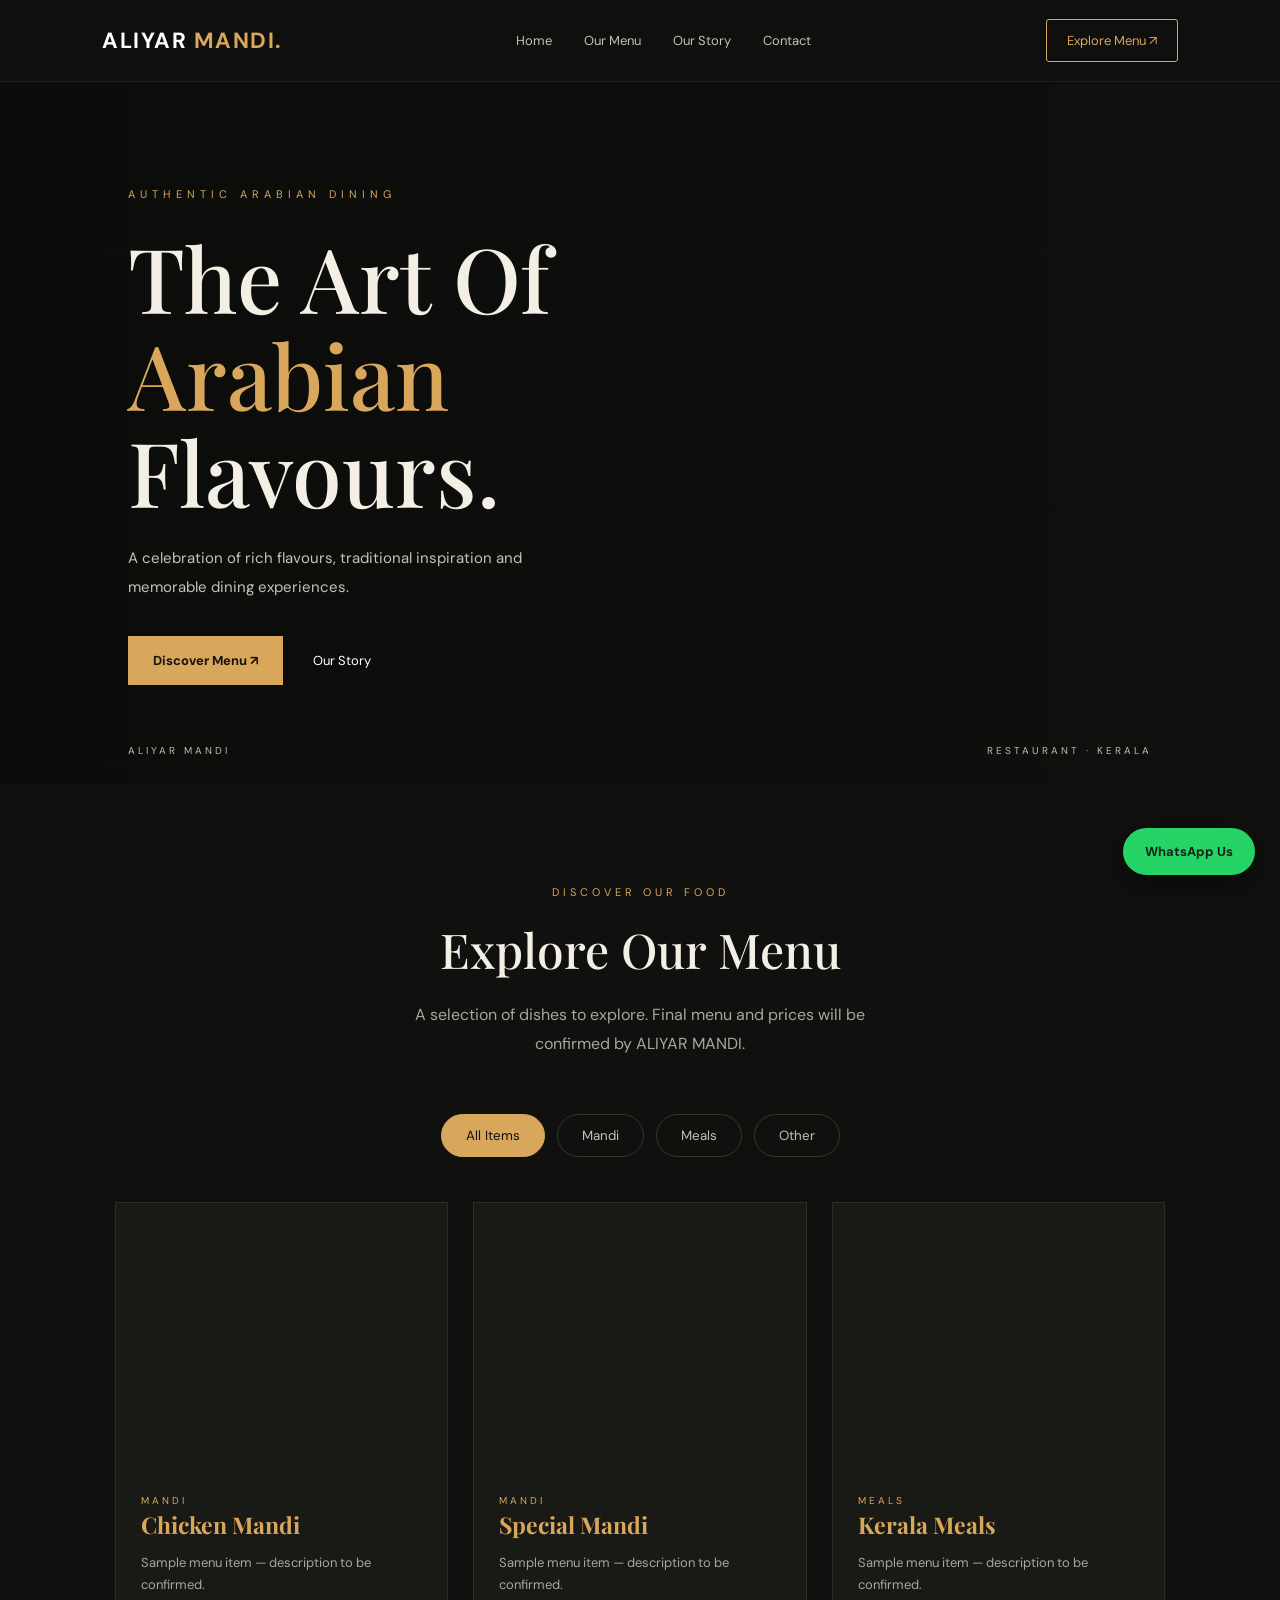
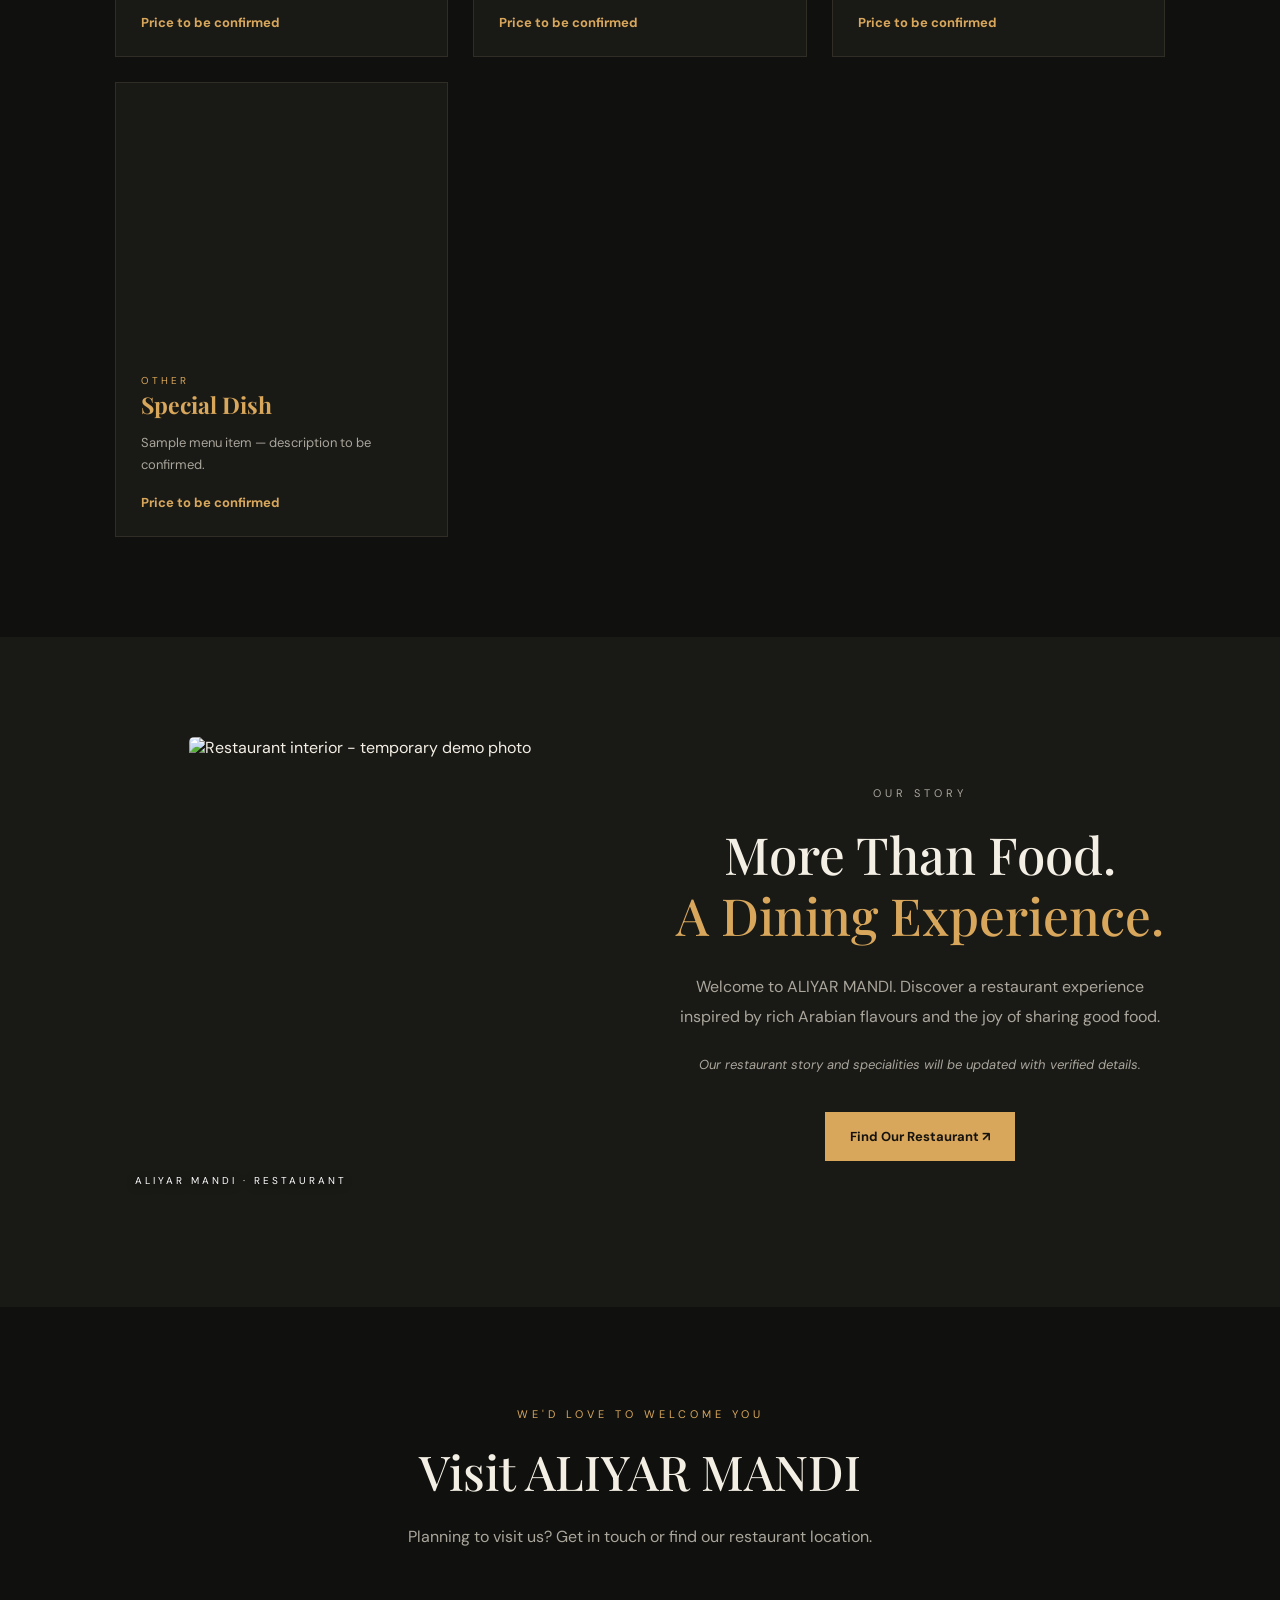
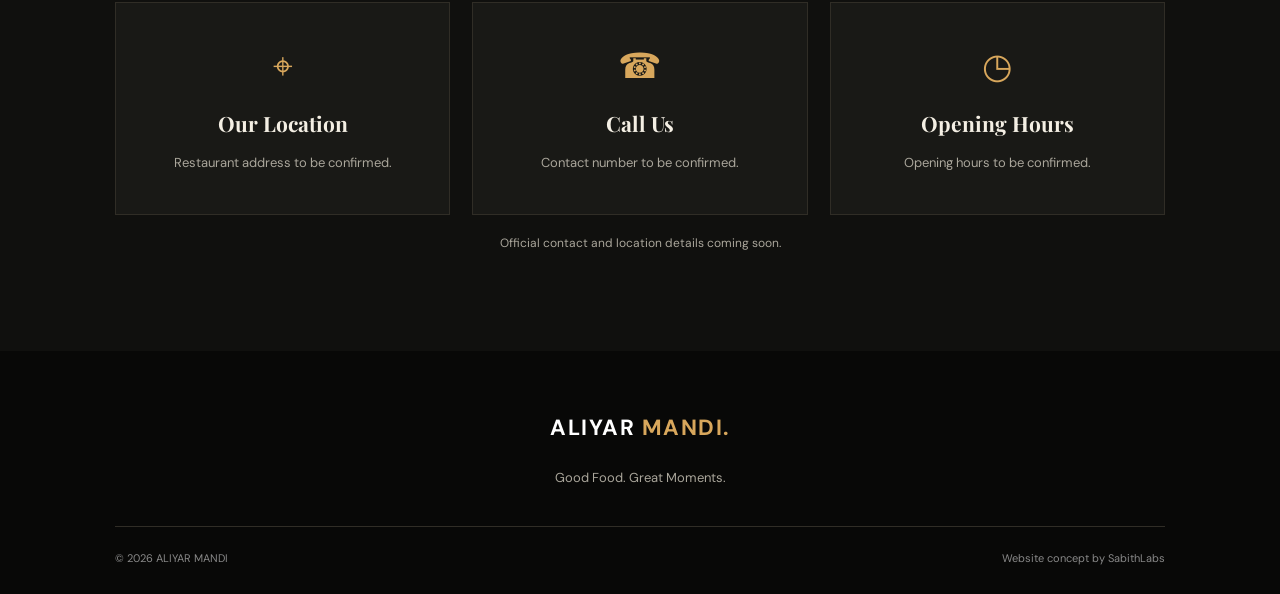
==== index.html @ 2667cf03 "new aliyar mandi website" ====
<!DOCTYPE html>
<html lang="en">
<head>
    <meta charset="UTF-8">
    <meta name="viewport" content="width=device-width, initial-scale=1.0">

    <title>ALIYAR MANDI | Restaurant</title>

    <meta name="description"
          content="Discover ALIYAR MANDI. Explore our restaurant and menu.">

    <link rel="stylesheet" href="style.css">
</head>

<body>

    
<header class="navbar">
    <a href="#home" class="logo">
        ALIYAR <span>MANDI.</span>
    </a>

    <nav class="nav-links" id="navLinks">
        <a href="#home">Home</a>
        <a href="#menu">Our Menu</a>
        <a href="#about">Our Story</a>
        <a href="#contact">Contact</a>
    </nav>

    <a href="#menu" class="nav-btn">Explore Menu ↗</a>

    <button class="menu-toggle" id="menuToggle"
            aria-label="Toggle navigation"
            aria-expanded="false">
        ☰
    </button>
</header>


   
<section class="hero" id="home">

    <div class="hero-overlay"></div>

    <div class="hero-content">

        <span class="hero-tag">
            AUTHENTIC ARABIAN DINING
        </span>

        <h1>
            The Art Of<br>
            <span>Arabian</span> Flavours.
        </h1>

        <p>
            A celebration of rich flavours,
            traditional inspiration and
            memorable dining experiences.
        </p>

        <div class="hero-buttons">
            <a href="#menu" class="main-btn">
                Discover Menu ↗
            </a>

            <a href="#about" class="text-btn">
                Our Story
            </a>
        </div>

    </div>

    <div class="hero-bottom">
        <span>ALIYAR MANDI</span>
        <span>RESTAURANT · KERALA</span>
    </div>

</section>


   
<section class="menu-section" id="menu">

    <p class="eyebrow">DISCOVER OUR FOOD</p>
    <h2>Explore Our Menu</h2>

    <p class="section-description">
        A selection of dishes to explore.
        Final menu and prices will be confirmed
        by ALIYAR MANDI.
    </p>

    <!-- Category filters -->
    <div class="menu-filters">
        <button class="filter-btn active" data-category="all">
            All Items
        </button>

        <button class="filter-btn" data-category="mandi">
            Mandi
        </button>

        <button class="filter-btn" data-category="meals">
            Meals
        </button>

        <button class="filter-btn" data-category="other">
            Other
        </button>
    </div>

    <!-- Menu cards -->
    <div class="menu-grid" id="menuGrid">

        <article class="menu-card" data-category="mandi">
            <div class="menu-image mandi-image"></div>
            <div class="menu-info">
                <span class="food-category">MANDI</span>
                <h3>Chicken Mandi</h3>
                <p>Sample menu item — description to be confirmed.</p>
                <div class="menu-price">Price to be confirmed</div>
            </div>
        </article>

        <article class="menu-card" data-category="mandi">
            <div class="menu-image food-image"></div>
            <div class="menu-info">
                <span class="food-category">MANDI</span>
                <h3>Special Mandi</h3>
                <p>Sample menu item — description to be confirmed.</p>
                <div class="menu-price">Price to be confirmed</div>
            </div>
        </article>

        <article class="menu-card" data-category="meals">
            <div class="menu-image meals-image"></div>
            <div class="menu-info">
                <span class="food-category">MEALS</span>
                <h3>Kerala Meals</h3>
                <p>Sample menu item — description to be confirmed.</p>
                <div class="menu-price">Price to be confirmed</div>
            </div>
        </article>

        <article class="menu-card" data-category="other">
            <div class="menu-image food-image"></div>
            <div class="menu-info">
                <span class="food-category">OTHER</span>
                <h3>Special Dish</h3>
                <p>Sample menu item — description to be confirmed.</p>
                <div class="menu-price">Price to be confirmed</div>
            </div>
        </article>

    </div>

</section>



   
<!-- ABOUT SECTION -->

<section class="about-section" id="about">

    <div class="about-container">

        <div class="about-image">
            <img
                src="https://images.unsplash.com/photo-1517248135467-4c7edcad34c4?w=900"
                alt="Restaurant interior - temporary demo photo"
            >
            <span class="image-caption">ALIYAR MANDI · RESTAURANT</span>
        </div>

        <div class="about-content">

            <p class="eyebrow">OUR STORY</p>

            <h2>
                More Than Food.<br>
                <span>A Dining Experience.</span>
            </h2>

            <p>
                Welcome to ALIYAR MANDI.

                Discover a restaurant experience inspired
                by rich Arabian flavours and the joy of
                sharing good food.
            </p>

            <p class="about-note">
                Our restaurant story and specialities
                will be updated with verified details.
            </p>

            <a href="#contact" class="main-btn">
                Find Our Restaurant ↗
            </a>

        </div>

    </div>

</section>


<!-- CONTACT SECTION -->

<section class="contact-section" id="contact">

    <p class="eyebrow">WE'D LOVE TO WELCOME YOU</p>

    <h2>Visit ALIYAR MANDI</h2>

    <p class="contact-description">
        Planning to visit us? Get in touch or find
        our restaurant location.
    </p>

    <div class="contact-grid">

        <div class="contact-card">
            <span class="contact-icon">⌖</span>
            <h3>Our Location</h3>
            <p>Restaurant address to be confirmed.</p>
        </div>

        <div class="contact-card">
            <span class="contact-icon">☎</span>
            <h3>Call Us</h3>
            <p>Contact number to be confirmed.</p>
        </div>

        <div class="contact-card">
            <span class="contact-icon">◷</span>
            <h3>Opening Hours</h3>
            <p>Opening hours to be confirmed.</p>
        </div>

    </div>

    <p class="contact-note">
        Official contact and location details coming soon.
    </p>

</section>

   
<footer class="site-footer">

    <a href="#home" class="logo">
        ALIYAR <span>MANDI.</span>
    </a>

    <p>Good Food. Great Moments.</p>

    <div class="footer-line"></div>

    <div class="footer-bottom">
        <span>© 2026 ALIYAR MANDI</span>
        <span>Website concept by SabithLabs</span>
    </div>

</footer>




    <script src="script.js"></script>
    
    <a href="https://wa.me/910000000000" class="whatsapp-float" target="_blank" rel="noopener">
        WhatsApp Us
    </a>
</body>
</html>
---- style.css ----
@import url('https://fonts.googleapis.com/css2?family=DM+Sans:wght@400;500;600;700&family=Playfair+Display:wght@500;600;700&display=swap');

:root {
    --bg: #10100e;
    --surface: #191916;
    --gold: #d8a75c;
    --cream: #f4efe4;
    --muted: #aaa69b;
}

* {
    margin: 0;
    padding: 0;
    box-sizing: border-box;
}

html {
    scroll-behavior: smooth;
}

body {
    background: var(--bg);
    color: var(--cream);
    font-family: 'DM Sans', sans-serif;
}

a {
    text-decoration: none;
}

/* NAVBAR */

.navbar {
    position: sticky;
    top: 0;
    z-index: 100;
    min-height: 82px;
    padding: 0 8%;

    display: flex;
    align-items: center;
    justify-content: space-between;

    background: rgba(16,16,14,.82);
    backdrop-filter: blur(20px);
    -webkit-backdrop-filter: blur(20px);

    border-bottom: 1px solid rgba(255,255,255,.07);
}

.logo {
    color: white;
    font-size: 22px;
    font-weight: 700;
    letter-spacing: 1.5px;
}

.logo span {
    color: var(--gold);
}

.nav-links {
    display: flex;
    gap: 32px;
}

.nav-links a {
    color: #c6c1b7;
    font-size: 13px;
    transition: .3s;
}

.nav-links a:hover {
    color: var(--gold);
}

.nav-btn {
    color: var(--gold);
    border: 1px solid var(--gold);
    padding: 12px 20px;
    border-radius: 3px;
    font-size: 13px;
    transition: .3s;
}

.nav-btn:hover {
    background: var(--gold);
    color: #111;
}

.menu-toggle {
    display: none;
    color: var(--gold);
    background: transparent;
    border: 0;
    font-size: 26px;
    cursor: pointer;
}

/* HERO */

.hero {
    min-height: 680px;
    position: relative;

    display: flex;
    align-items: center;

    padding: 100px 10%;

    background:
    url("https://images.unsplash.com/photo-1546833999-b9f581a1996d?w=1800")
    center/cover no-repeat;
}

.hero-overlay {
    position: absolute;
    inset: 0;

    background:
    linear-gradient(
        90deg,
        rgba(12,12,10,.96) 0%,
        rgba(12,12,10,.72) 48%,
        rgba(12,12,10,.15) 100%
    );
}

.hero-content {
    position: relative;
    z-index: 2;
    max-width: 650px;

    animation: heroEnter 1s ease both;
}

.hero-tag {
    display: inline-block;
    color: var(--gold);
    letter-spacing: 5px;
    font-size: 11px;
    margin-bottom: 28px;
}

.hero h1 {
    font-family: 'Playfair Display', serif;
    font-size: clamp(55px, 7vw, 90px);
    line-height: 1.08;
    font-weight: 500;
    margin-bottom: 25px;
}

.hero h1 span {
    color: var(--gold);
}

.hero-content > p {
    color: #c7c2b8;
    line-height: 1.9;
    font-size: 15px;
    max-width: 440px;
    margin-bottom: 35px;
}

.hero-buttons {
    display: flex;
    align-items: center;
    gap: 30px;
}

.main-btn {
    display: inline-block;
    background: var(--gold);
    color: #16130e;
    padding: 16px 25px;
    font-weight: 700;
    font-size: 13px;
    transition: .3s;
}

.main-btn:hover {
    background: #f0c77f;
    transform: translateY(-3px);
}

.text-btn {
    color: white;
    font-size: 13px;
}

.hero-bottom {
    position: absolute;
    bottom: 28px;
    left: 10%;
    right: 10%;
    display: flex;
    justify-content: space-between;
    color: #c3bcae;
    font-size: 10px;
    letter-spacing: 3px;
}

/* SECTION COMMON */

section:not(.hero) {
    padding: 100px 9%;
}

.eyebrow {
    color: var(--gold);
    font-size: 11px;
    letter-spacing: 4px;
    margin-bottom: 18px;
}

.menu-section {
    text-align: center;
}

.menu-section h2,
.about-section h2,
.contact-section h2 {
    font-family: 'Playfair Display', serif;
    font-size: clamp(34px, 5vw, 48px);
    font-weight: 500;
    margin-bottom: 20px;
}

.section-description {
    max-width: 520px;
    margin: 0 auto 55px;
    color: var(--muted);
    line-height: 1.8;
}

/* MENU CARDS */

.menu-grid {
    display: grid;
    grid-template-columns: repeat(3, 1fr);
    gap: 25px;
    text-align: left;
}

.menu-card {
    overflow: hidden;
    background: var(--surface);
    border: 1px solid #302d26;
    transition: .4s;
}

.menu-card:hover {
    transform: translateY(-8px);
    border-color: var(--gold);
}

.menu-image {
    height: 260px;
    background-position: center;
    background-size: cover;
    transition: transform .6s;
}

.menu-card:hover .menu-image {
    transform: scale(1.04);
}

.mandi-image {
    background-image: url(
      "https://images.unsplash.com/photo-1512058564366-18510be2db19?w=800"
    );
}

.meals-image {
    background-image: url(
      "https://images.unsplash.com/photo-1547592180-85f173990554?w=800"
    );
}

.food-image {
    background-image: url(
      "https://images.unsplash.com/photo-1540189549336-e6e99c3679fe?w=800"
    );
}

.menu-info {
    padding: 25px;
}

.menu-info h3 {
    color: var(--gold);
    font-family: 'Playfair Display', serif;
    font-size: 23px;
    margin-bottom: 12px;
}

.menu-info p {
    color: var(--muted);
    font-size: 13px;
    line-height: 1.7;
}

/* ABOUT */

.about-section {
    text-align: center;
    background: #191916;
}

.about-section p:last-child {
    color: var(--muted);
    max-width: 620px;
    margin: 20px auto;
    line-height: 1.9;
}

/* CONTACT */

.contact-section {
    text-align: center;
}

.contact-section > p:last-child {
    color: var(--muted);
    margin-top: 20px;
}

/* FOOTER */

footer {
    padding: 35px 10%;
    text-align: center;
    background: #080807;
    color: var(--muted);
    line-height: 2;
    font-size: 13px;
}

footer small {
    color: var(--gold);
}

/* WHATSAPP */

.whatsapp-float {
    position: fixed;
    right: 25px;
    bottom: 25px;
    z-index: 90;

    padding: 15px 22px;
    background: #25d366;
    color: #102315;

    border-radius: 40px;
    font-weight: 700;
    font-size: 13px;

    box-shadow: 0 8px 30px #0007;
}

/* ANIMATION */

@keyframes heroEnter {
    from {
        opacity: 0;
        transform: translateY(30px);
    }

    to {
        opacity: 1;
        transform: translateY(0);
    }
}

/* MOBILE */

@media(max-width: 850px) {

    .navbar {
        padding: 0 5%;
    }

    .nav-links {
        display: none;
        position: absolute;
        top: 82px;
        left: 0;
        width: 100%;
        padding: 25px;
        flex-direction: column;
        gap: 22px;
        text-align: center;

        background: rgba(16,16,14,.97);
        border-bottom: 1px solid #333;
    }

    .nav-links.active {
        display: flex;
    }

    .menu-toggle {
        display: block;
    }

    .nav-btn {
        display: none;
    }

    .hero {
        min-height: 600px;
        padding: 80px 7%;
    }

    .hero-overlay {
        background: rgba(12,12,10,.76);
    }

    .hero-bottom {
        left: 7%;
        right: 7%;
    }

    .menu-grid {
        grid-template-columns: 1fr;
    }

    .menu-image {
        height: 240px;
    }

    section:not(.hero) {
        padding: 75px 7%;
    }
}

@media(max-width: 400px) {
    .logo {
        font-size: 18px;
    }

    .hero-buttons {
        gap: 18px;
    }

    .main-btn {
        padding: 14px;
    }
}

@media(prefers-reduced-motion: reduce) {
    *, *::before, *::after {
        scroll-behavior: auto !important;
        animation-duration: .01ms !important;
        transition-duration: .01ms !important;
    }
}

/* MENU FILTERS */

.menu-filters {
    display: flex;
    justify-content: center;
    flex-wrap: wrap;
    gap: 12px;
    margin-bottom: 45px;
}

.filter-btn {
    padding: 12px 24px;
    background: transparent;
    color: #c6c1b7;
    border: 1px solid #39352d;
    border-radius: 30px;
    cursor: pointer;
    font-family: inherit;
    transition: .3s;
}

.filter-btn:hover,
.filter-btn.active {
    background: #d8a75c;
    color: #111;
    border-color: #d8a75c;
}

.food-category {
    color: #d8a75c;
    font-size: 10px;
    letter-spacing: 3px;
}

.menu-price {
    color: #d8a75c;
    font-size: 13px;
    margin-top: 18px;
    font-weight: bold;
}

.menu-card {
    animation: cardEnter .4s ease both;
}

.menu-card.hidden {
    display: none;
}

@keyframes cardEnter {
    from {
        opacity: 0;
        transform: translateY(15px);
    }
    to {
        opacity: 1;
        transform: translateY(0);
    }
}

@media(max-width: 500px) {
    .menu-filters {
        gap: 8px;
    }

    .filter-btn {
        padding: 10px 15px;
        font-size: 12px;
    }
}

/* ABOUT SECTION */

.about-section {
    background: #191916;
}

.about-container {
    display: grid;
    grid-template-columns: 1fr 1fr;
    align-items: center;
    gap: 70px;
}

.about-image {
    position: relative;
    height: 470px;
}

.about-image img {
    width: 100%;
    height: 100%;
    object-fit: cover;
    border-radius: 5px;
}

.image-caption {
    position: absolute;
    bottom: 20px;
    left: 20px;
    color: white;
    font-size: 10px;
    letter-spacing: 3px;
    text-shadow: 0 2px 8px #000;
}

.about-content h2 {
    font-family: 'Playfair Display', serif;
    font-size: clamp(35px, 4vw, 52px);
    line-height: 1.2;
    margin-bottom: 25px;
}

.about-content h2 span {
    color: var(--gold);
}

.about-content > p {
    color: var(--muted);
    line-height: 1.9;
    margin-bottom: 20px;
}

.about-note {
    font-size: 13px;
    font-style: italic;
}

.about-content .main-btn {
    margin-top: 15px;
}

/* CONTACT SECTION */

.contact-section {
    text-align: center;
}

.contact-description {
    color: var(--muted);
    line-height: 1.8;
    margin: 20px auto 50px;
    max-width: 500px;
}

.contact-grid {
    display: grid;
    grid-template-columns: repeat(3, 1fr);
    gap: 22px;
}

.contact-card {
    padding: 40px 20px;
    background: var(--surface);
    border: 1px solid #302d26;
    transition: .3s;
}

.contact-card:hover {
    border-color: var(--gold);
    transform: translateY(-5px);
}

.contact-icon {
    display: block;
    color: var(--gold);
    font-size: 35px;
    margin-bottom: 20px;
}

.contact-card h3 {
    font-family: 'Playfair Display', serif;
    font-size: 21px;
    margin-bottom: 15px;
}

.contact-card p {
    color: var(--muted);
    font-size: 13px;
    line-height: 1.7;
}

.contact-note {
    margin-top: 35px;
    color: var(--gold);
    font-size: 12px;
}

/* MOBILE */

@media(max-width: 800px) {

    .about-container {
        grid-template-columns: 1fr;
        gap: 35px;
    }

    .about-image {
        height: 320px;
    }

    .contact-grid {
        grid-template-columns: 1fr;
    }

}

.site-footer {
    padding: 55px 9% 25px;
    background: #080807;
    text-align: center;
}

.site-footer > p {
    color: var(--muted);
    margin-top: 15px;
    font-size: 13px;
}

.footer-line {
    height: 1px;
    background: #302d26;
    margin: 35px 0 20px;
}

.footer-bottom {
    display: flex;
    justify-content: space-between;
    color: #888;
    font-size: 11px;
}

@media(max-width: 600px) {
    .footer-bottom {
        flex-direction: column;
        gap: 10px;
    }
}
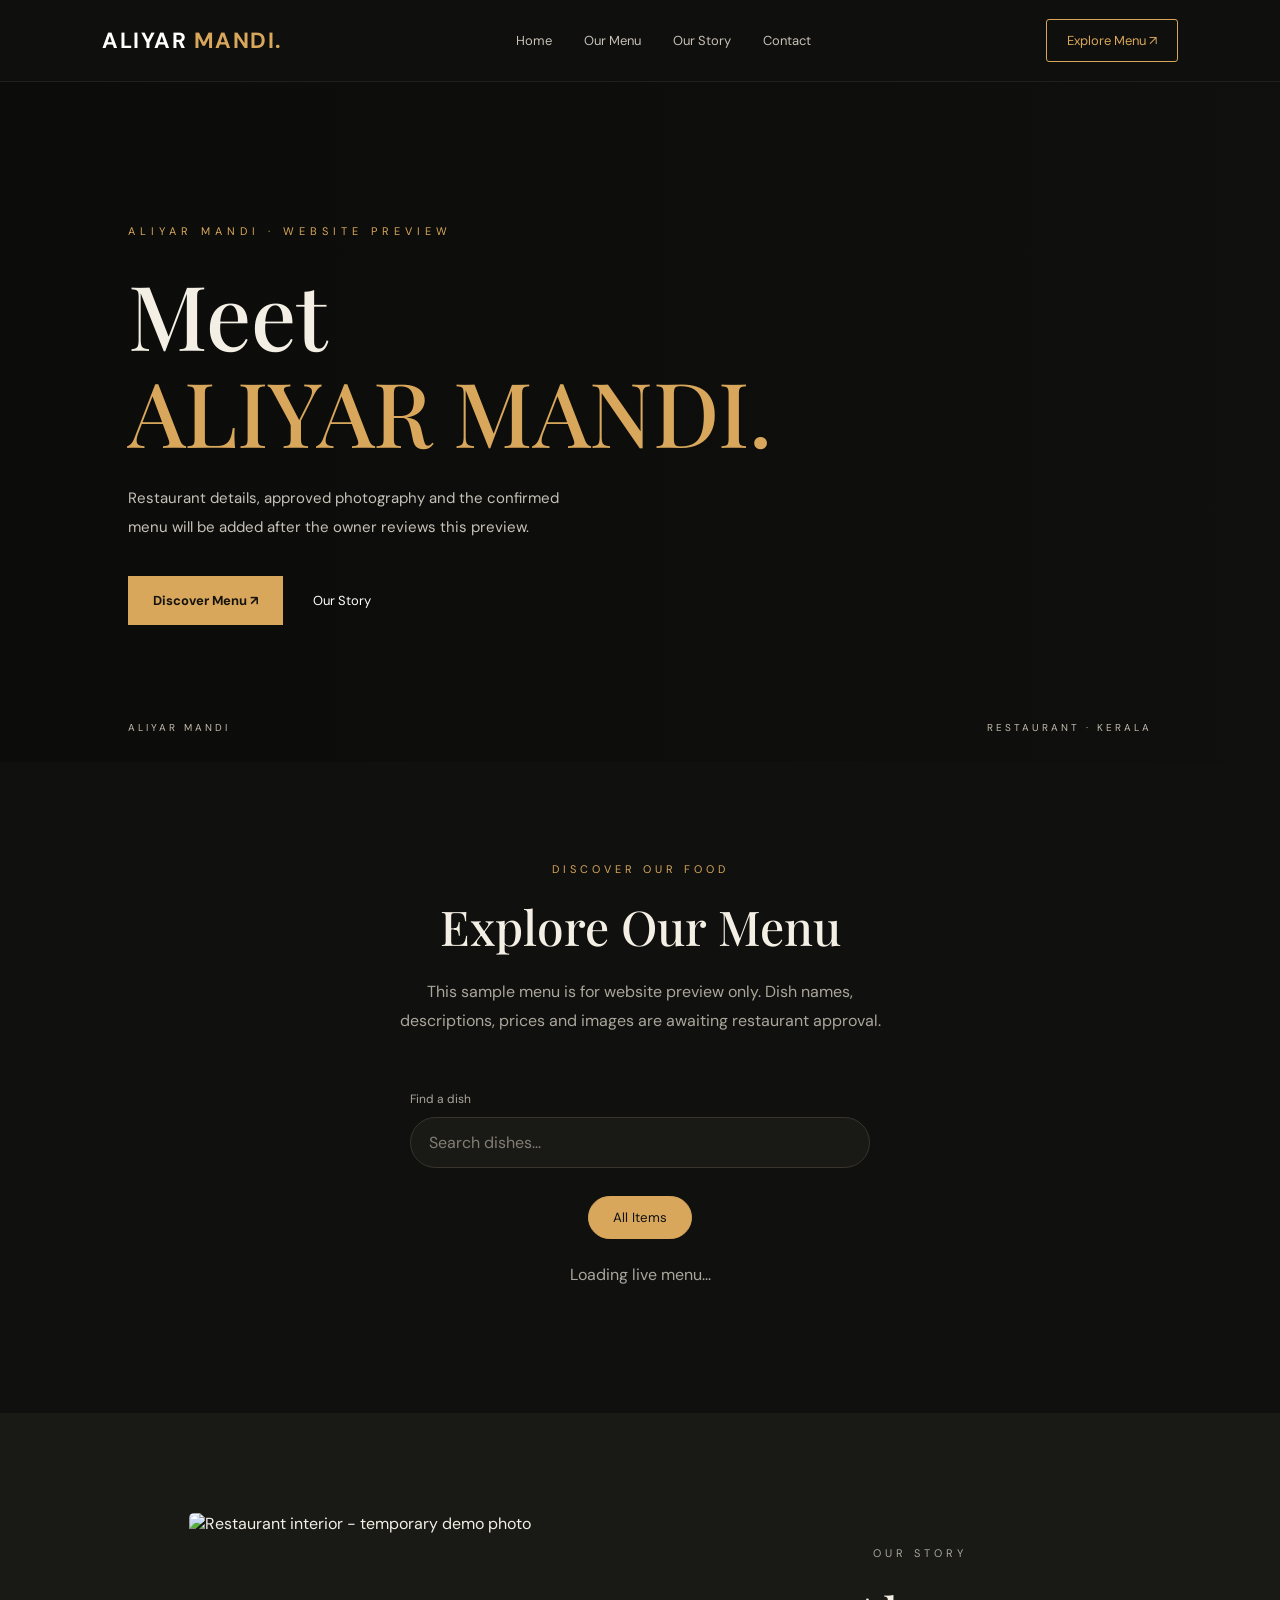
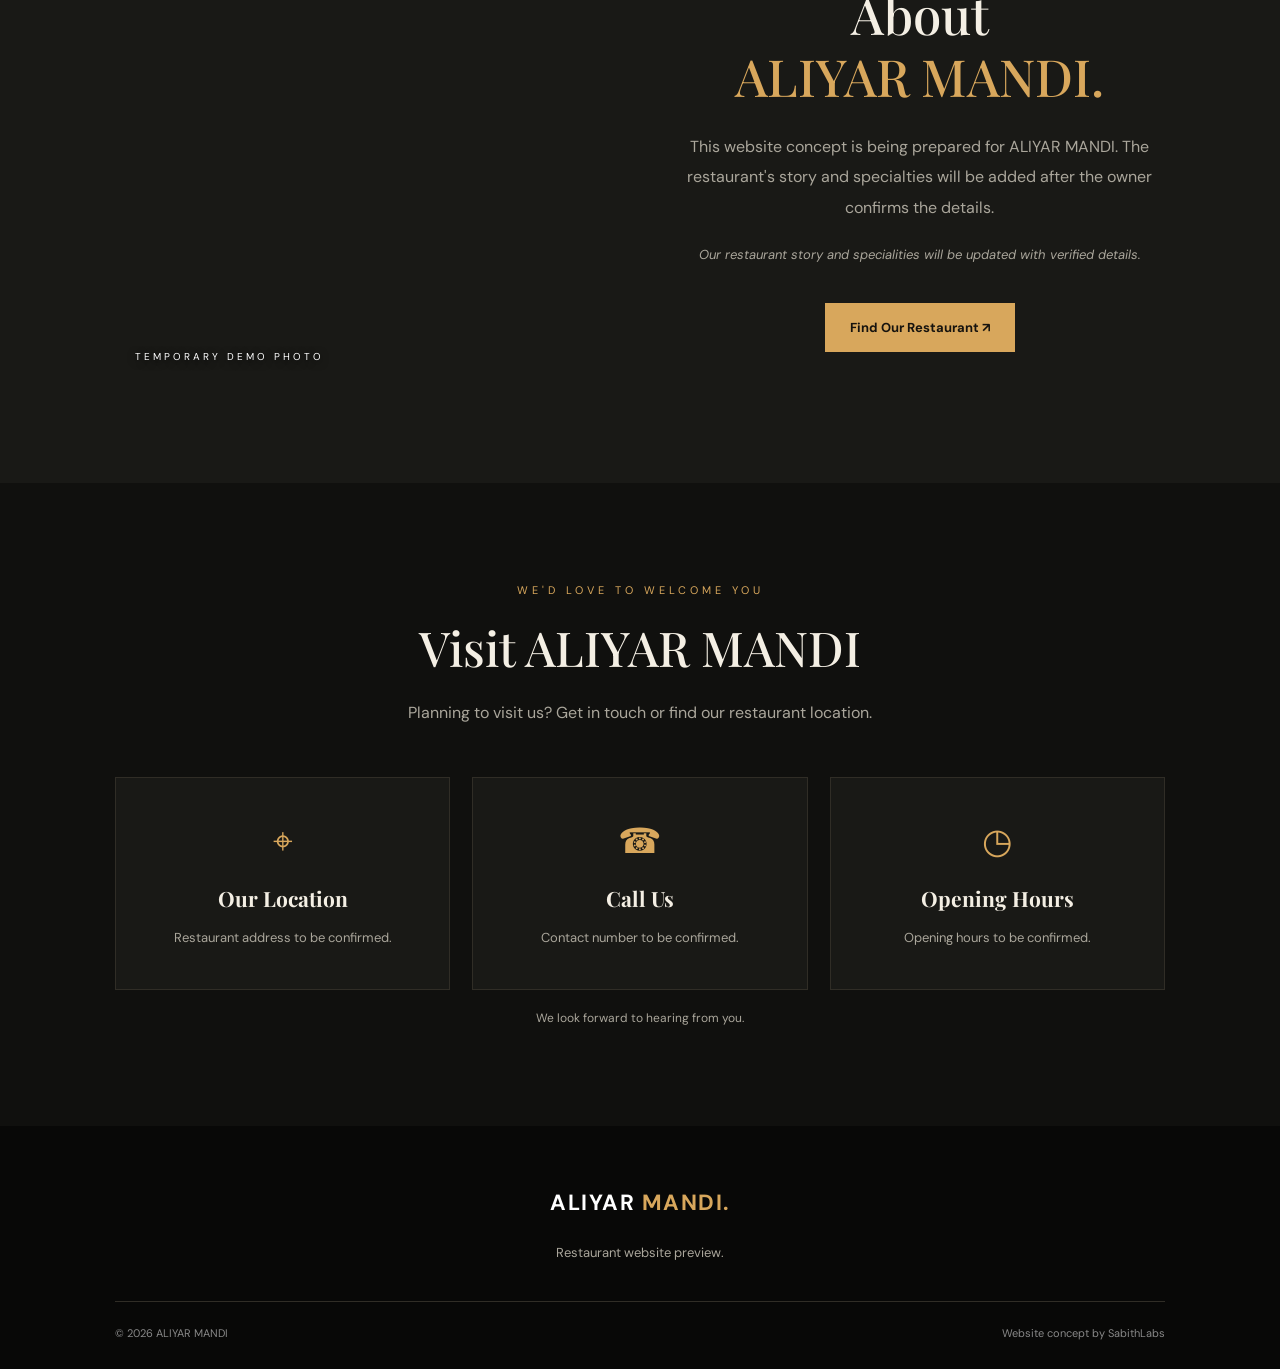
==== commit 900bd5b2: "Prepare ALIYAR MANDI website preview" ====
--- a/index.html
+++ b/index.html
@@ -10,6 +10,9 @@
     <meta name="description"
           content="Discover ALIYAR MANDI. Explore our restaurant and menu.">
 
+    <link rel="preconnect" href="https://fonts.googleapis.com">
+    <link rel="preconnect" href="https://fonts.gstatic.com" crossorigin>
+    <link rel="stylesheet" href="https://fonts.googleapis.com/css2?family=DM+Sans:wght@400;500;600;700&family=Playfair+Display:wght@500;600;700&display=swap">
     <link rel="stylesheet" href="style.css">
 </head>
 
@@ -46,18 +49,17 @@
     <div class="hero-content">
 
         <span class="hero-tag">
-            AUTHENTIC ARABIAN DINING
+            ALIYAR MANDI · WEBSITE PREVIEW
         </span>
 
         <h1>
-            The Art Of<br>
-            <span>Arabian</span> Flavours.
+            Meet<br>
+            <span>ALIYAR MANDI.</span>
         </h1>
 
         <p>
-            A celebration of rich flavours,
-            traditional inspiration and
-            memorable dining experiences.
+            Restaurant details, approved photography and the confirmed menu
+            will be added after the owner reviews this preview.
         </p>
 
         <div class="hero-buttons">
@@ -87,74 +89,29 @@
     <h2>Explore Our Menu</h2>
 
     <p class="section-description">
-        A selection of dishes to explore.
-        Final menu and prices will be confirmed
-        by ALIYAR MANDI.
-    </p>
-
-    <!-- Category filters -->
-    <div class="menu-filters">
+        This sample menu is for website preview only. Dish names, descriptions,
+        prices and images are awaiting restaurant approval.
+    </p>
+
+    <label class="menu-search-label" for="menuSearch">Find a dish</label>
+    <input
+        type="search"
+        id="menuSearch"
+        class="menu-search"
+        placeholder="Search dishes..."
+        autocomplete="off"
+    >
+
+    <div class="menu-filters" id="menuFilters" aria-label="Filter menu by category">
         <button class="filter-btn active" data-category="all">
             All Items
         </button>
-
-        <button class="filter-btn" data-category="mandi">
-            Mandi
-        </button>
-
-        <button class="filter-btn" data-category="meals">
-            Meals
-        </button>
-
-        <button class="filter-btn" data-category="other">
-            Other
-        </button>
-    </div>
-
-    <!-- Menu cards -->
-    <div class="menu-grid" id="menuGrid">
-
-        <article class="menu-card" data-category="mandi">
-            <div class="menu-image mandi-image"></div>
-            <div class="menu-info">
-                <span class="food-category">MANDI</span>
-                <h3>Chicken Mandi</h3>
-                <p>Sample menu item — description to be confirmed.</p>
-                <div class="menu-price">Price to be confirmed</div>
-            </div>
-        </article>
-
-        <article class="menu-card" data-category="mandi">
-            <div class="menu-image food-image"></div>
-            <div class="menu-info">
-                <span class="food-category">MANDI</span>
-                <h3>Special Mandi</h3>
-                <p>Sample menu item — description to be confirmed.</p>
-                <div class="menu-price">Price to be confirmed</div>
-            </div>
-        </article>
-
-        <article class="menu-card" data-category="meals">
-            <div class="menu-image meals-image"></div>
-            <div class="menu-info">
-                <span class="food-category">MEALS</span>
-                <h3>Kerala Meals</h3>
-                <p>Sample menu item — description to be confirmed.</p>
-                <div class="menu-price">Price to be confirmed</div>
-            </div>
-        </article>
-
-        <article class="menu-card" data-category="other">
-            <div class="menu-image food-image"></div>
-            <div class="menu-info">
-                <span class="food-category">OTHER</span>
-                <h3>Special Dish</h3>
-                <p>Sample menu item — description to be confirmed.</p>
-                <div class="menu-price">Price to be confirmed</div>
-            </div>
-        </article>
-
-    </div>
+    </div>
+
+    <p id="menuMessage" class="menu-status" role="status" aria-live="polite">
+        Loading live menu...
+    </p>
+    <div class="menu-grid" id="menuGrid"></div>
 
 </section>
 
@@ -169,10 +126,12 @@
 
         <div class="about-image">
             <img
-                src="https://images.unsplash.com/photo-1517248135467-4c7edcad34c4?w=900"
+                src="https://images.unsplash.com/photo-1517248135467-4c7edcad34c4?auto=format&fit=crop&w=900&q=80"
                 alt="Restaurant interior - temporary demo photo"
+                loading="lazy"
+                decoding="async"
             >
-            <span class="image-caption">ALIYAR MANDI · RESTAURANT</span>
+                <span class="image-caption">TEMPORARY DEMO PHOTO</span>
         </div>
 
         <div class="about-content">
@@ -180,16 +139,14 @@
             <p class="eyebrow">OUR STORY</p>
 
             <h2>
-                More Than Food.<br>
-                <span>A Dining Experience.</span>
+                About<br>
+                <span>ALIYAR MANDI.</span>
             </h2>
 
             <p>
-                Welcome to ALIYAR MANDI.
-
-                Discover a restaurant experience inspired
-                by rich Arabian flavours and the joy of
-                sharing good food.
+                This website concept is being prepared for ALIYAR MANDI.
+                The restaurant's story and specialties will be added after
+                the owner confirms the details.
             </p>
 
             <p class="about-note">
@@ -226,25 +183,27 @@
         <div class="contact-card">
             <span class="contact-icon">⌖</span>
             <h3>Our Location</h3>
-            <p>Restaurant address to be confirmed.</p>
+            <p id="contactAddressFallback">Restaurant address to be confirmed.</p>
+            <a id="contactAddress" class="contact-link" target="_blank" rel="noopener" hidden></a>
         </div>
 
         <div class="contact-card">
             <span class="contact-icon">☎</span>
             <h3>Call Us</h3>
-            <p>Contact number to be confirmed.</p>
+            <p id="contactPhoneFallback">Contact number to be confirmed.</p>
+            <a id="contactPhone" class="contact-link" hidden></a>
         </div>
 
         <div class="contact-card">
             <span class="contact-icon">◷</span>
             <h3>Opening Hours</h3>
-            <p>Opening hours to be confirmed.</p>
+            <p id="contactHours">Opening hours to be confirmed.</p>
         </div>
 
     </div>
 
     <p class="contact-note">
-        Official contact and location details coming soon.
+        We look forward to hearing from you.
     </p>
 
 </section>
@@ -256,7 +215,7 @@
         ALIYAR <span>MANDI.</span>
     </a>
 
-    <p>Good Food. Great Moments.</p>
+    <p>Restaurant website preview.</p>
 
     <div class="footer-line"></div>
 
@@ -271,9 +230,11 @@
 
 
     <script src="script.js"></script>
+    <script type="module" src="menu.js"></script>
     
-    <a href="https://wa.me/910000000000" class="whatsapp-float" target="_blank" rel="noopener">
-        WhatsApp Us
+    <a id="whatsappButton" class="whatsapp-float" target="_blank" rel="noopener" hidden>
+        WhatsApp for Orders
     </a>
+    <script src="contact.js"></script>
 </body>
 </html>
--- a/style.css
+++ b/style.css
@@ -1,5 +1,3 @@
-
-@import url('https://fonts.googleapis.com/css2?family=DM+Sans:wght@400;500;600;700&family=Playfair+Display:wght@500;600;700&display=swap');
 
 :root {
     --bg: #10100e;
@@ -110,7 +108,7 @@
     padding: 100px 10%;
 
     background:
-    url("https://images.unsplash.com/photo-1546833999-b9f581a1996d?w=1800")
+    url("https://images.unsplash.com/photo-1546833999-b9f581a1996d?auto=format&fit=crop&w=1800&q=80")
     center/cover no-repeat;
 }
 
@@ -256,32 +254,16 @@
 }
 
 .menu-image {
+    display: block;
+    width: 100%;
     height: 260px;
-    background-position: center;
-    background-size: cover;
+    object-fit: cover;
+    background-color: #26231e;
     transition: transform .6s;
 }
 
 .menu-card:hover .menu-image {
     transform: scale(1.04);
-}
-
-.mandi-image {
-    background-image: url(
-      "https://images.unsplash.com/photo-1512058564366-18510be2db19?w=800"
-    );
-}
-
-.meals-image {
-    background-image: url(
-      "https://images.unsplash.com/photo-1547592180-85f173990554?w=800"
-    );
-}
-
-.food-image {
-    background-image: url(
-      "https://images.unsplash.com/photo-1540189549336-e6e99c3679fe?w=800"
-    );
 }
 
 .menu-info {
@@ -468,6 +450,36 @@
     margin-bottom: 45px;
 }
 
+.menu-search-label {
+    display: block;
+    margin: 0 auto 10px;
+    max-width: 460px;
+    text-align: left;
+    color: var(--muted);
+    font-size: 12px;
+}
+
+.menu-search {
+    display: block;
+    width: min(100%, 460px);
+    margin: 0 auto 28px;
+    padding: 14px 18px;
+    border: 1px solid #39352d;
+    border-radius: 28px;
+    background: #191916;
+    color: var(--cream);
+    font: inherit;
+}
+
+.menu-search::placeholder {
+    color: #827e74;
+}
+
+.menu-search:focus-visible {
+    outline: 2px solid var(--gold);
+    outline-offset: 3px;
+}
+
 .filter-btn {
     padding: 12px 24px;
     background: transparent;
@@ -507,6 +519,12 @@
     display: none;
 }
 
+.menu-status {
+    min-height: 1.5em;
+    margin: -20px 0 25px;
+    color: var(--muted);
+}
+
 @keyframes cardEnter {
     from {
         opacity: 0;
@@ -640,6 +658,18 @@
     line-height: 1.7;
 }
 
+.contact-link {
+    display: inline-block;
+    color: var(--gold);
+    font-size: 13px;
+    line-height: 1.7;
+    overflow-wrap: anywhere;
+}
+
+[hidden] {
+    display: none !important;
+}
+
 .contact-note {
     margin-top: 35px;
     color: var(--gold);
